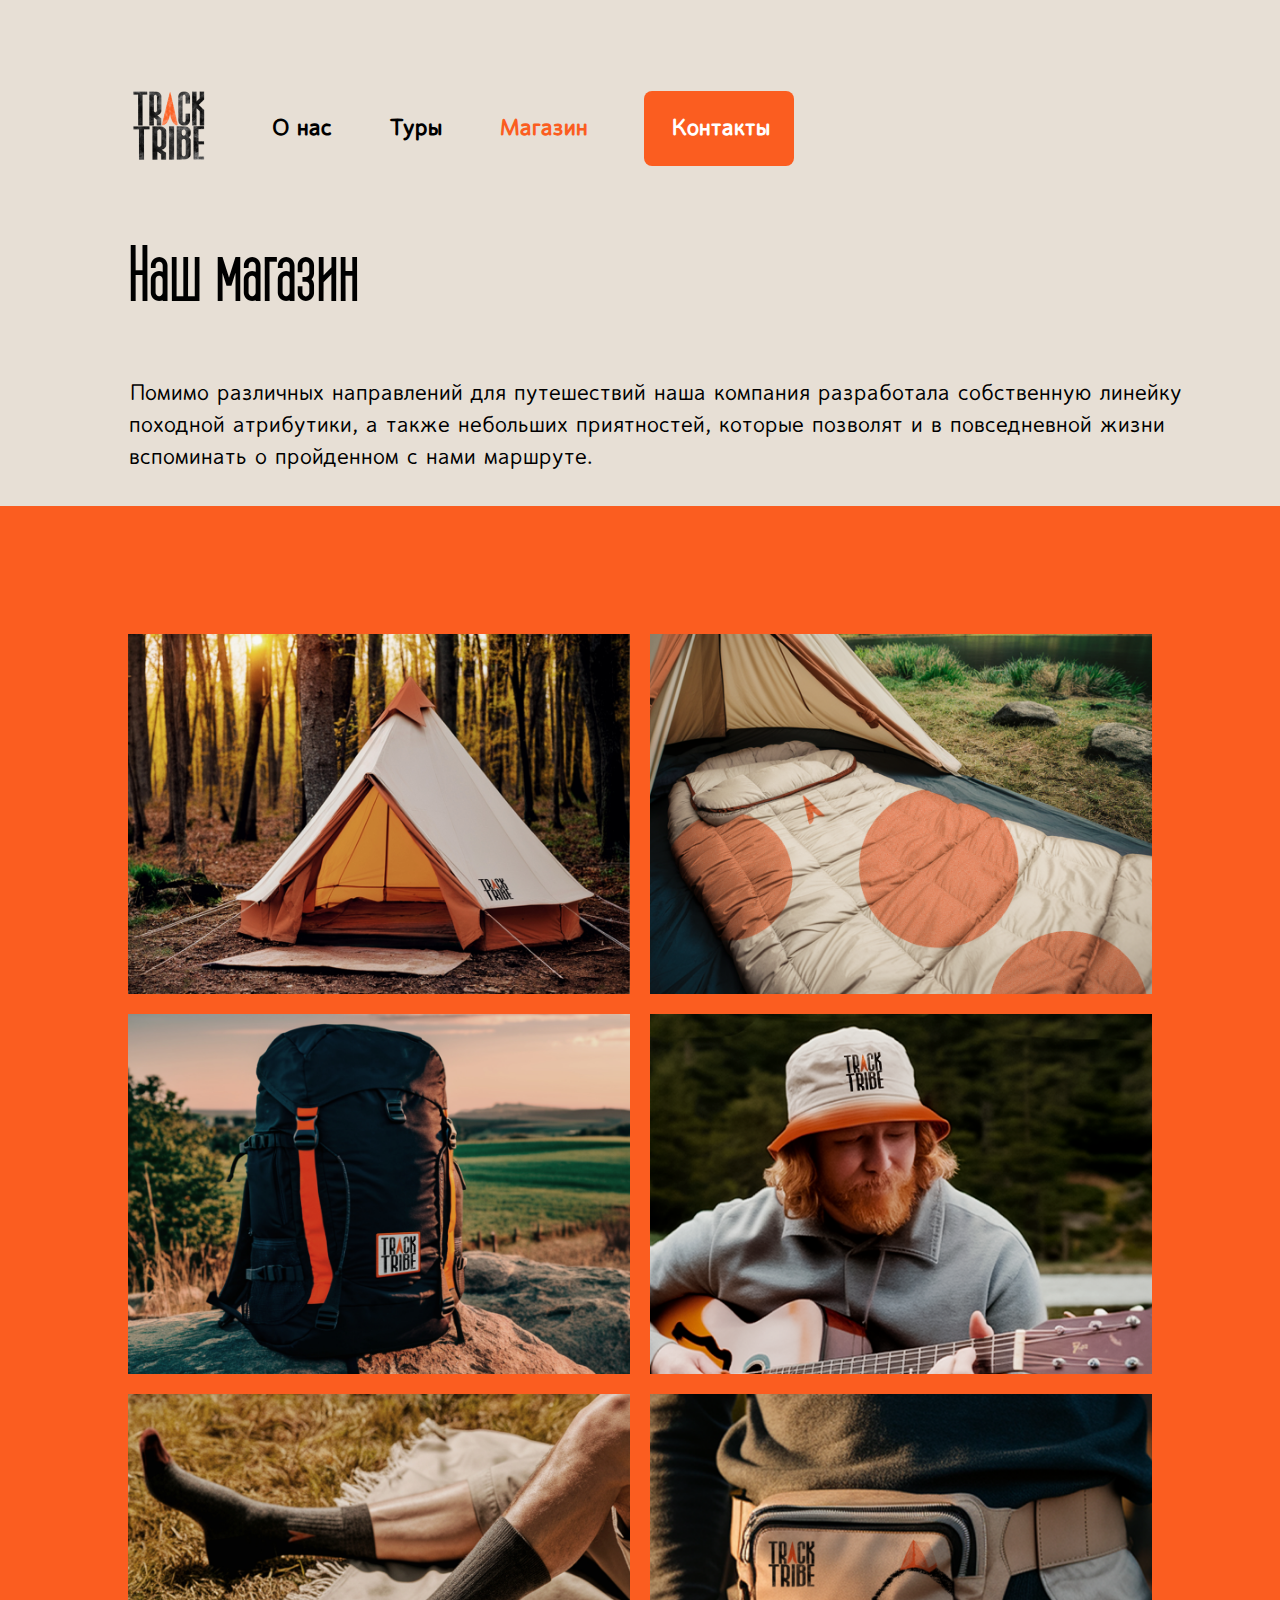
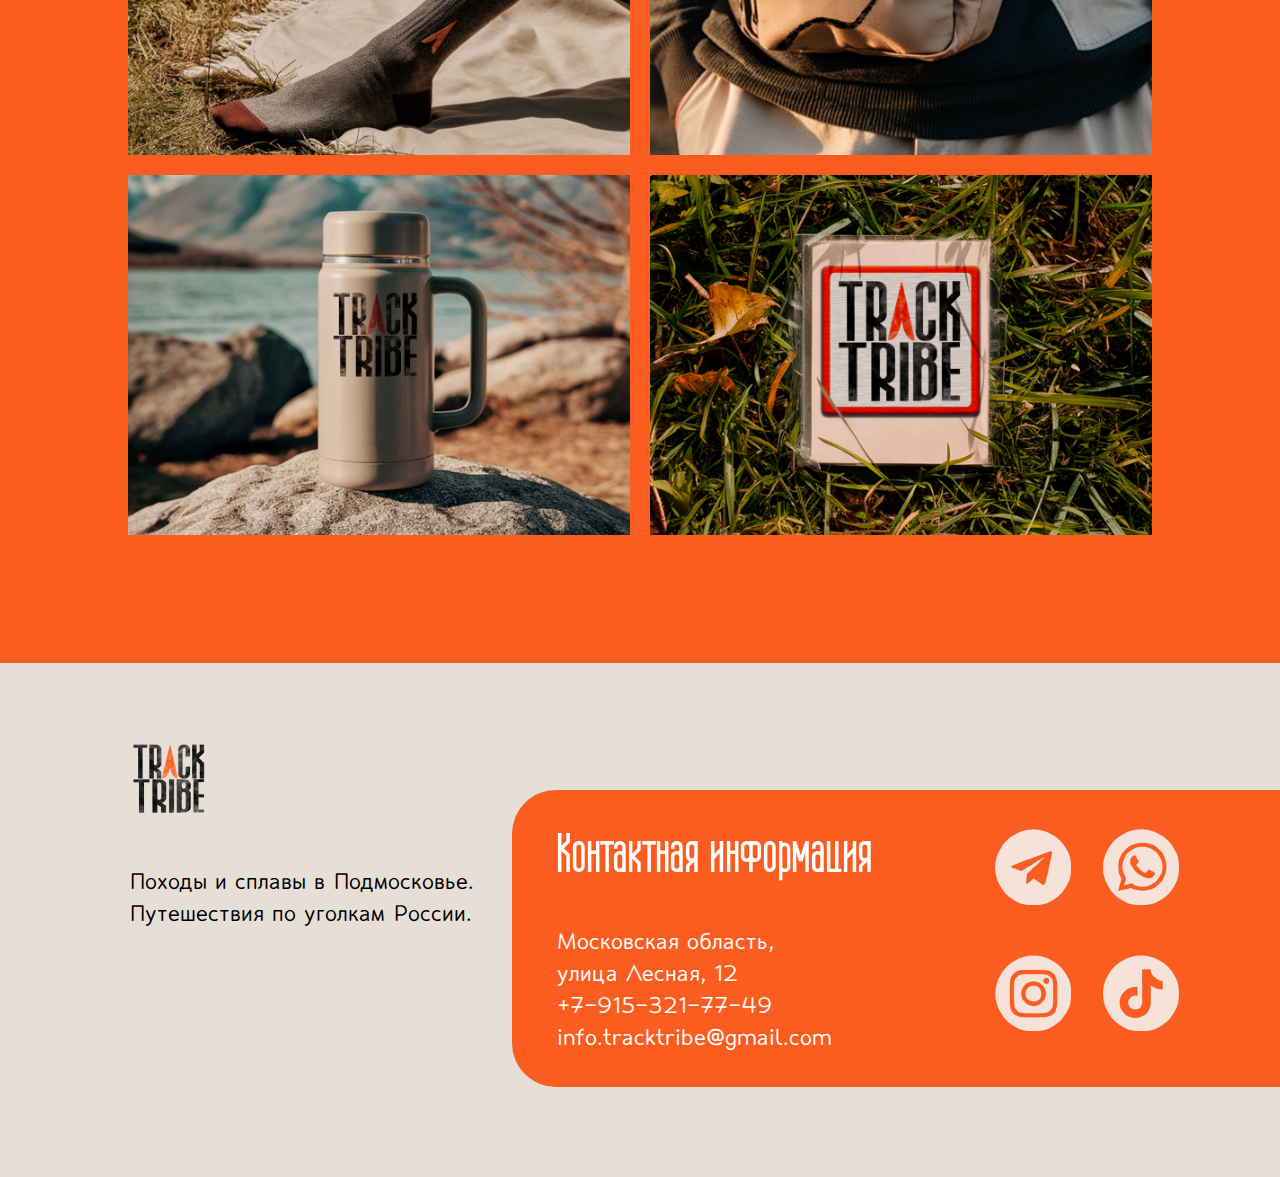
==== shop.html @ 7031677d "Uploaded to Github" ====
<!DOCTYPE html>
<html lang="en">
<head>
    <meta charset="UTF-8">
    <meta name="viewport" content="width=device-width, initial-scale=1.0">
    <title>Document</title>
    <link rel="stylesheet" href="style/style.css">
</head>
<body>
    <div class="header">
        <a href="index.html"><img src="img/logo.png"></a>
        <a href="about.html"><h1>О нас</h1></a>
        <a href="tours.html"><h1>Туры</h1></a>
        <a href="" class="active"><h1>Магазин</h1></a>
        <a href="#contacts" class="contacts"><h1>Контакты</h1></a>
    </div>
    <div class="hero">
        <h1>Наш магазин</h1>
        <p>Помимо различных направлений для путешествий наша компания разработала собственную линейку <br>
            походной атрибутики, а также небольших приятностей, которые позволят и в повседневной жизни <br>
            вспоминать о пройденном с нами маршруте.</p>
    </div>
    <div class="shadow" id="shadow"></div>

    <div class="shop-card" id="palatka">
        <img src="img/cross.png" alt="" class="close" onclick="cls('palatka')">
        <img src="img/wap.png" alt="" class="disk">
        <img src="img/wap.png" alt="" class="disk1">
        <img src="img/111.png" alt="">
        <div class="desc">
            <h1>Палатка</h1>
            <p>Ультралегкая двухместная всесезонная<br>
                палатка с проклеенными швами<br>
                на несущем каркасе.</p>
            <ul>
                <li>Вес:  2,7/3,2 кг</li>
                <li>Вход спального отделения продублирован москитной сеткой</li>
                <li>Увеличенный тамбур, два вентиляционных клапана</li>
                <li>Идеальна для туристических походов в весеннее, летнее и осеннее время</li>
            </ul>
        </div>
    </div>

    <div class="shop-card" id="meshok">
        <img src="img/cross.png" alt="" class="close" onclick="cls('meshok')">
        <img src="img/wap.png" alt="" class="disk">
        <img src="img/wap.png" alt="" class="disk1">
        <img src="img/112.png" alt="">
        <div class="desc">
            <h1>Спальный мешок</h1>
            <p>Практичный 3-сезонный спальник-одеяло пригодится для отдыха на природе. Модель рекомендована для использования при температуре от +20 до +10 °С.
                Форма кокон
                Бесшовная конструкция
                Двухсторонняя молния предотвращает заедание
                Карман для ценных вещей</p>
            <ul>
                <li>Форма кокон</li>
                <li>Бесшовная конструкция</li>
                <li>Двухсторонняя молния предотвращает заедание</li>
                <li>Карман для ценных вещей</li>
            </ul>
        </div>
    </div>

    <div class="shop-card" id="backpack">
        <img src="img/cross.png" alt="" class="close" onclick="cls('backpack')">
        <img src="img/wap.png" alt="" class="disk">
        <img src="img/wap.png" alt="" class="disk1">
        <img src="img/113.png" alt="">
        <div class="desc">
            <h1>Рюкзак</h1>
            <p>Лёгкий треккинговый рюкзак для многодневных походов и треккинга из лёгкой и прочной ткани нейлон с усиленным дном.</p>
            <ul>
                <li>Регулируемые плечевые лямки из пеноматериала EVA</li>
                <li>Высота спинки 60 см.</li>
                <li>Грузоподъемность 15-25 кг</li>
                <li>Объем: 64 л.</li>
                <li>Вес: 1,99 кг</li>
            </ul>
        </div>
    </div>

    <div class="shop-card" id="panama">
        <img src="img/cross.png" alt="" class="close" onclick="cls('panama')">
        <img src="img/wap.png" alt="" class="disk">
        <img src="img/wap.png" alt="" class="disk1">
        <img src="img/114.png" alt="">
        <div class="desc">
            <h1>Панама</h1>
            <p>Панама - это надежное и стильное решение для защиты головы от солнца и комфорта во время активного отдыха на свежем воздухе.
                Панама выполнена из прочного материала, который обеспечивает защиту от УФ-лучей и высокую износостойкость.</p>
        </div>
    </div>

    <div class="shop-card" id="socks">
        <img src="img/cross.png" alt="" class="close" onclick="cls('socks')">
        <img src="img/wap.png" alt="" class="disk">
        <img src="img/wap.png" alt="" class="disk1">
        <img src="img/115.png" alt="">
        <div class="desc">
            <h1>Носки</h1>
            <p>Облегченные трекинговые носки повышенной износостойкости с большим содержанием полиамида, адаптированные для использования с тактической обувью.</p>
            <ul>
                <li>Оптимальная длина под ботинки с высоким берцем</li>
                <li>Повышенная износостойкость</li>
                <li>Увеличенный тамбур, два вентиляционных клапана</li>
                <li>Зона с  содержанием эластичного материала не позволяет носку сползать и собираться в складки</li>
            </ul>
        </div>
    </div>

    <div class="shop-card" id="bag">
        <img src="img/cross.png" alt="" class="close" onclick="cls('bag')">
        <img src="img/wap.png" alt="" class="disk">
        <img src="img/wap.png" alt="" class="disk1">
        <img src="img/116.png" alt="">
        <div class="desc">
            <h1>Сумка поясная</h1>
            <p>Компактная поясная сумка для постоянного повседневного ношения.<br>
                палатка с проклеенными швами<br>
                на несущем каркасе.</p>
            <ul>
                <li>Основное отделение объемное, с полукруглым клапаном на молнии сверху</li>
                <li>Внутри основного отделения карман на молнии и карабин-крючок для подвеса мелочей</li>
                <li>Увеличенный тамбур, два вентиляционных клапана</li>
                <li>Передний плоский карман на молнии для мелочей</li>
            </ul>
        </div>
    </div>

    <div class="shop-card" id="thermos">
        <img src="img/cross.png" alt="" class="close" onclick="cls('thermos')">
        <img src="img/wap.png" alt="" class="disk">
        <img src="img/wap.png" alt="" class="disk1">
        <img src="img/117.png" alt="">
        <div class="desc">
            <h1>Термос</h1>
            <p>Небьющийся термос для еды и  напитков.<br>
                палатка с проклеенными швами<br>
                на несущем каркасе.</p>
            <ul>
                <li>Специальная нержавеющая сталь тип 304 18/8</li>
                <li>Объём:  1800 мл</li>
                <li>Металл:  967 г</li>
                <li>Размер:  11,5×35 см</li>
            </ul>
        </div>
    </div>

    <div class="shop-card" id="patch">
        <img src="img/cross.png" alt="" class="close" onclick="cls('patch')">
        <img src="img/wap.png" alt="" class="disk">
        <img src="img/wap.png" alt="" class="disk1">
        <img src="img/118.png" alt="">
        <div class="desc">
            <h1>Нашивка</h1>
            <p>Нашивка изготавливается на прочной износостойкой ткани габардин для украшения и персонализации ваших вещей.</p>
            <ul>
                <li>Размер: 90х75 мм</li>
            </ul>
        </div>
    </div>


    <div class="sec2">
        <div class="highlight1">
            <img onclick="opn('palatka')" src="img/111.png">
            <img onclick="opn('meshok')" src="img/112.png">
            <img onclick="opn('backpack')" src="img/113.png">
            <img onclick="opn('panama')" src="img/114.png">
            <img onclick="opn('socks')" src="img/115.png">
            <img onclick="opn('bag')" src="img/116.png">
            <img onclick="opn('thermos')" src="img/117.png">
            <img onclick="opn('patch')" src="img/118.png">
        </div>
    </div>
    
    <div class="footer" id="contacts">
        <div class="legend">
            <a href="#"><img src="img/logo.png"></a>
            <p>Походы и сплавы в Подмосковье.<br>
                Путешествия по уголкам России.</p>
        </div>
        <div class="wrapper">
            <div class="contact-info">
                <h1>Контактная информация</h1>
                <p>Московская область,<br>
                    улица Лесная, 12 <br>
                    +7-915-321-77-49<br>
                    info.tracktribe@gmail.com</p>
            </div>
            <div class="social-media">
                <a href="https://t.me/prpl_mn" target="_blank"><img src="img/tg.png"></a>
                <a href="https://t.me/prpl_mn" target="_blank"><img src="img/wtsp.png"></a>
                <a href="https://t.me/prpl_mn" target="_blank"><img src="img/inst.png"></a>
                <a href="https://t.me/prpl_mn" target="_blank"><img src="img/tt.png"></a>
            </div>
        </div>
    </div>
</body>

<script>

    function cls(idx){
    document.getElementById(idx).style.opacity = "0";
    document.getElementById(idx).style.visibility = "hidden";
    document.getElementById('shadow').style.opacity = "0";
    document.getElementById('shadow').style.visibility = "hidden";
    }

    function opn(idx){
    document.getElementById(idx).style.visibility = "visible";
    document.getElementById(idx).style.opacity = "100%";
    document.getElementById('shadow').style.visibility = "visible";
    document.getElementById('shadow').style.opacity = "0.5";
    }

</script>
</html>
---- style/style.css ----
@font-face {
    font-family: klukva;
    src: url(../fonts/Klukva_version_01.otf) format("opentype");
}

@font-face {
    font-family: nevduplnenysh;
    src: url(../fonts/Nevduplenysh-Regular.otf) format("opentype");
}

body{
    background-color: #E7DFD5;
    margin: 0;
}

.header{
    display: flex;
    flex-direction: row;
    align-items: center;
    font-family: klukva;
    gap: 5%;
    font-size: 1rem;
    font-weight: 400;
    padding-left: 10%;
    padding-top: 74px;
}

.header a{
    text-decoration: none;
    color: black;
    transition: 0.3s;
}

.contacts{
    background-color: #FB5D20;
    width: 150px;
    display: flex;
    justify-content: center;
    border-radius: 8px;
    color: white;
}

.contacts h1{
    color: white;
}

a:hover{
    color: #FB5D20;
    transition: 0.3s;
}

.active h1{
    color: #FB5D20;
}

.hero{
    margin: 0;
    font-family: klukva;
}

.hero h1{
    margin-left: 10%;
    font-family: nevduplnenysh;
    font-size: 5rem;
    font-weight: 100;
}

.hero p{
    margin-left: 10%;
    font-size: 2rem;
}

.hero img{
    margin: 0;
    width: 100%;
}

.sec1{
    background-color: #FB5D20;
}


.heading-text
{
    font-family: nevduplnenysh;
    font-size: 5rem;
    font-weight: 100;
    color: white;
    padding-top: 5%;
    margin-left: 10%;
}

.cards{
    display: flex;
    flex-direction: row;
    margin-left: 10%;
    margin-right: 10%;
    gap: 2%;
}

.card{
    position: relative;
    width: 33%;
    height: min-content;
}

.card h1{
    font-family: nevduplnenysh;
    font-size: 3.5rem;
    font-weight: 100;
    background-color: #FB5D20;
    color: white;
    border-radius: 0 18px 18px 0;
    height: 83px;
    width: 50%;
    display: flex;
    justify-content: center;
    align-items: center;
    position: absolute;
    top: 100px;
    left: 0;
    z-index: 500;
}

.card img{
    filter: saturate(1);
    width: 100%;
    height: 80%;
    padding-bottom: 80px;
    transition: 0.7s ease-in-out;
}

.card img:hover{
    /* filter: brightness(0.7); */
    filter: saturate(0);
    transition: 0.7s ease-in-out;
}

.heading-text1
{
    font-family: nevduplnenysh;
    font-size: 5rem;
    font-weight: 100;
    color: black;
    padding-top: 5%;
    margin-left: 10%;
}

.highlight{
    padding: 5% 10% 5% 10%;
    display: grid;
    grid-template-columns: auto auto auto auto;
    gap: 20px;
    background-color: #FB5D20;
}

.highlight img{
    width: 100%;
    filter: saturate(0);
    transition: 0.7s;
}

.highlight img:hover{
    transition: 0.7s;
    filter: saturate(1);
}

.footer{
    position: relative;
    height: 400px;
    padding-bottom: 50px;
}

.legend{
    margin-left: 10%;
    margin-top: 5%;
}

.legend p{
    font-family: klukva;
    font-size: 2rem;
    color: black;
}

.wrapper{
    position: absolute;
    display: grid;
    grid-template-columns: auto auto;
    background-color: #FB5D20;
    border-radius: 44px 0 0 44px;
    right: 0;
    bottom: 20%;
    width: 60%;
}

.contact-info h1{
    margin-left: 10%;
    font-family: nevduplnenysh;
    font-size: 3.5rem;
    font-weight: 100;
    color: white;
}

.contact-info p{
    margin-left: 10%;
    font-family: klukva;
    font-size: 2rem;
    color: white;
}

.social-media{
    margin: 10%;
    width: 25%;
    display: grid;
    grid-template-columns: auto auto;
    gap: 20px;
}

.social-media a{
    width: min-content;
}

.highlight1{
    padding: 10%;
    display: grid;
    grid-template-columns: auto auto;
    grid-template-rows: auto auto;
    grid-auto-flow: row;
    gap: 20px;
    background-color: #FB5D20;
}

.highlight1 img{
    width: 100%;
    cursor: pointer;
}

.video{
    width: 100%;
    min-height: 70vh;
    padding-bottom: 5%;
}

.highlight2{
    padding: 5% 10% 5% 10%;
    display: grid;
    grid-template-columns: auto auto auto;
    gap: 20px;
    background-color: #FB5D20;
}

.highlight2 img{
    width: 100%;
}

.img-card{
    position: relative;
    --opacity: 0;
}

.img-card:hover{
    --opacity: 1;
}

.img-card h1{
    position: absolute;
    top: calc(50% - 34px);
    font-family: nevduplnenysh;
    font-size: 3.5rem;
    font-weight: 100;
    color: white;
    margin: 0;
    background-color: rgba(251, 93, 32, 0.7);
    width: 100%;
    display: flex;
    justify-content: center;
    opacity: var(--opacity);
    cursor: default;
    transition: 0.5s;
}

.shop-card{
    background-color: #E7DFD5;
    position: fixed;
    width: 90%;
    height: 80%;
    margin-left: 5%;
    top: 10%;
    display: flex;
    flex-direction: row;
    overflow: hidden;
    transition: 0.35s;
    visibility: hidden;
    gap: 30px;
}

.shop-card img{
    margin: 2.5%;
}

.shadow{
    top: 0;
    height: 100%;
    width: 100%;
    position: fixed;
    background-color: #303030;
    opacity: 0.5;
    visibility: hidden;

}

.close{
    width: 40px;
    height: 40px;
    position: absolute;
    right: 18px;
    top: 18px;
    z-index: 0;
    cursor: pointer;
}

.disk{
    position: absolute;
    right: -20%;
    bottom: 50%;
    z-index: -1;
}

.disk1{
    position: absolute;
    right: 25%;
    bottom: -50%;
    z-index: -1;
}


.desc{
    width: 550px;
    margin: 0;
    font-family: klukva;
}

.desc h1{
    margin-left: 10%;
    font-family: nevduplnenysh;
    font-size: 5rem;
    font-weight: 100;
}

.desc p{
    margin-left: 10%;
    font-size: 2rem;
}

.desc ul{
    list-style-position: inside;
    margin-left: 10%;
    font-size: 2rem;
    padding: 0;
}
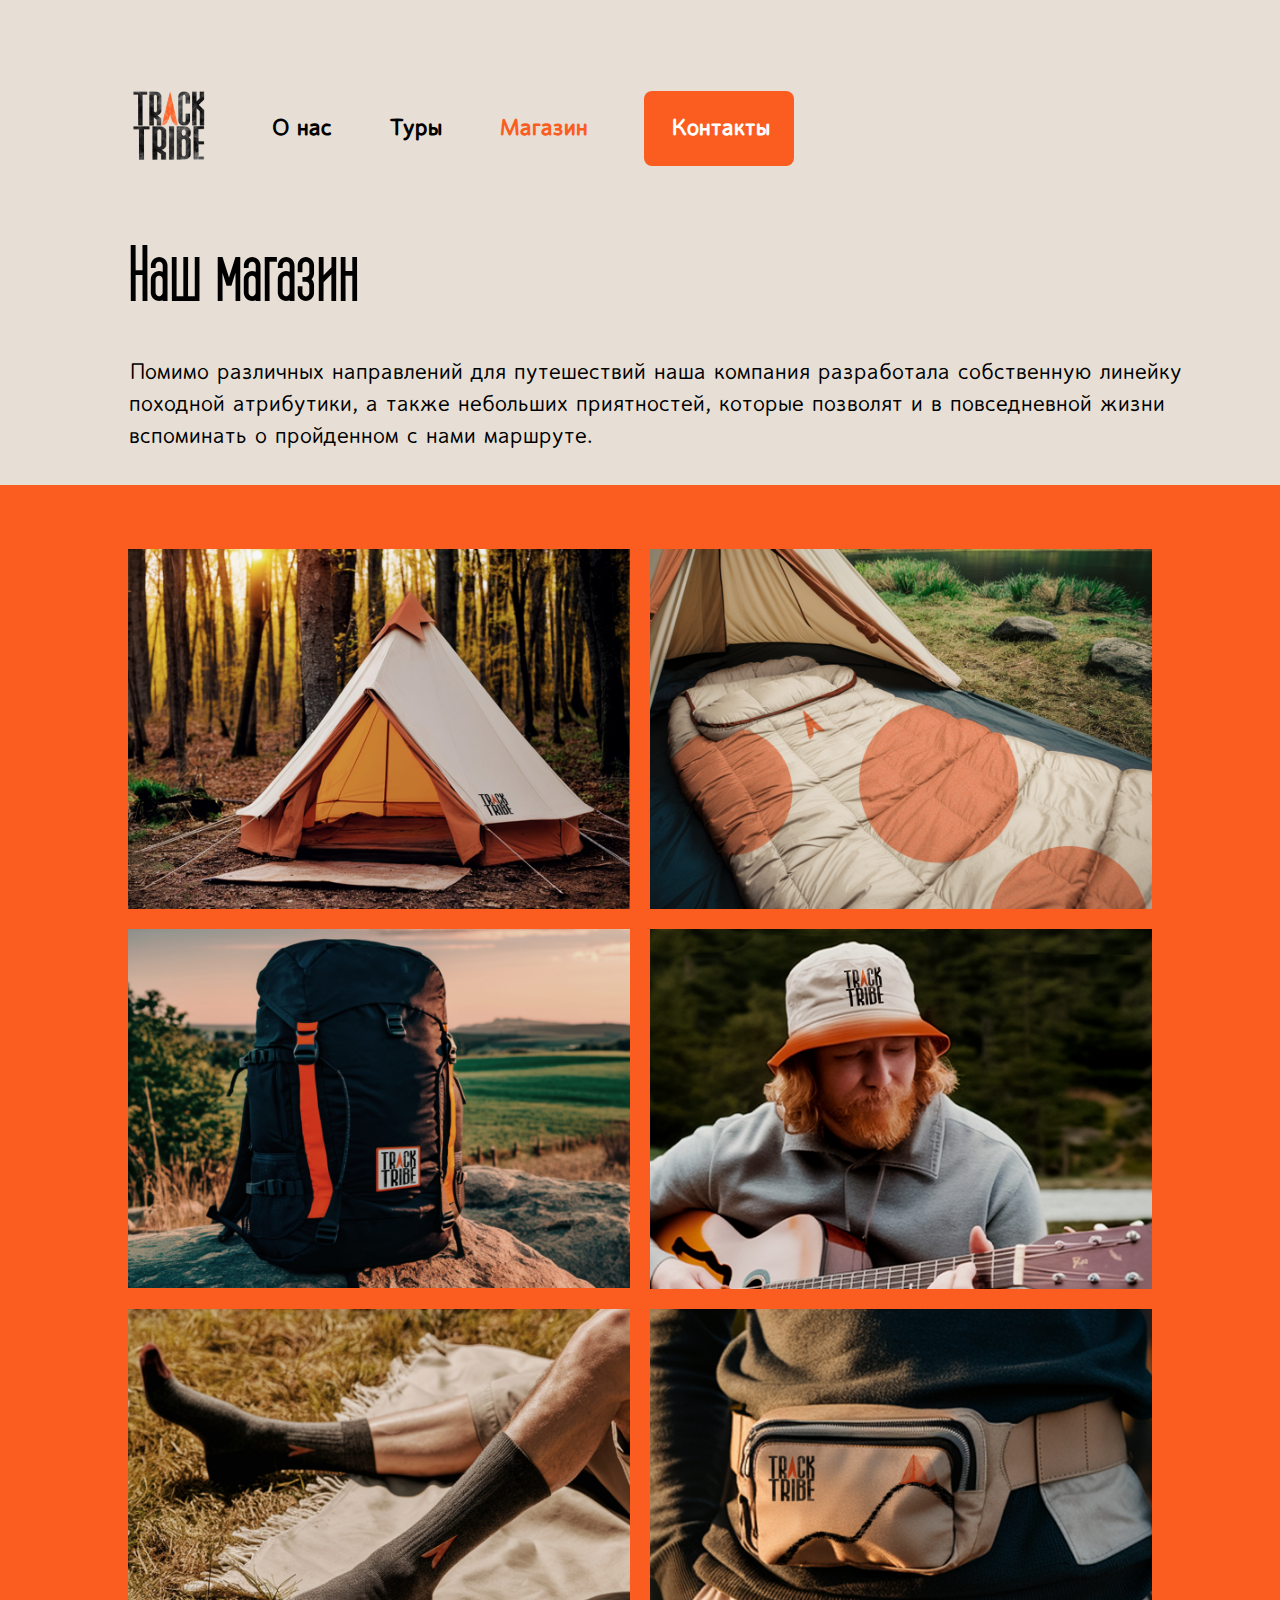
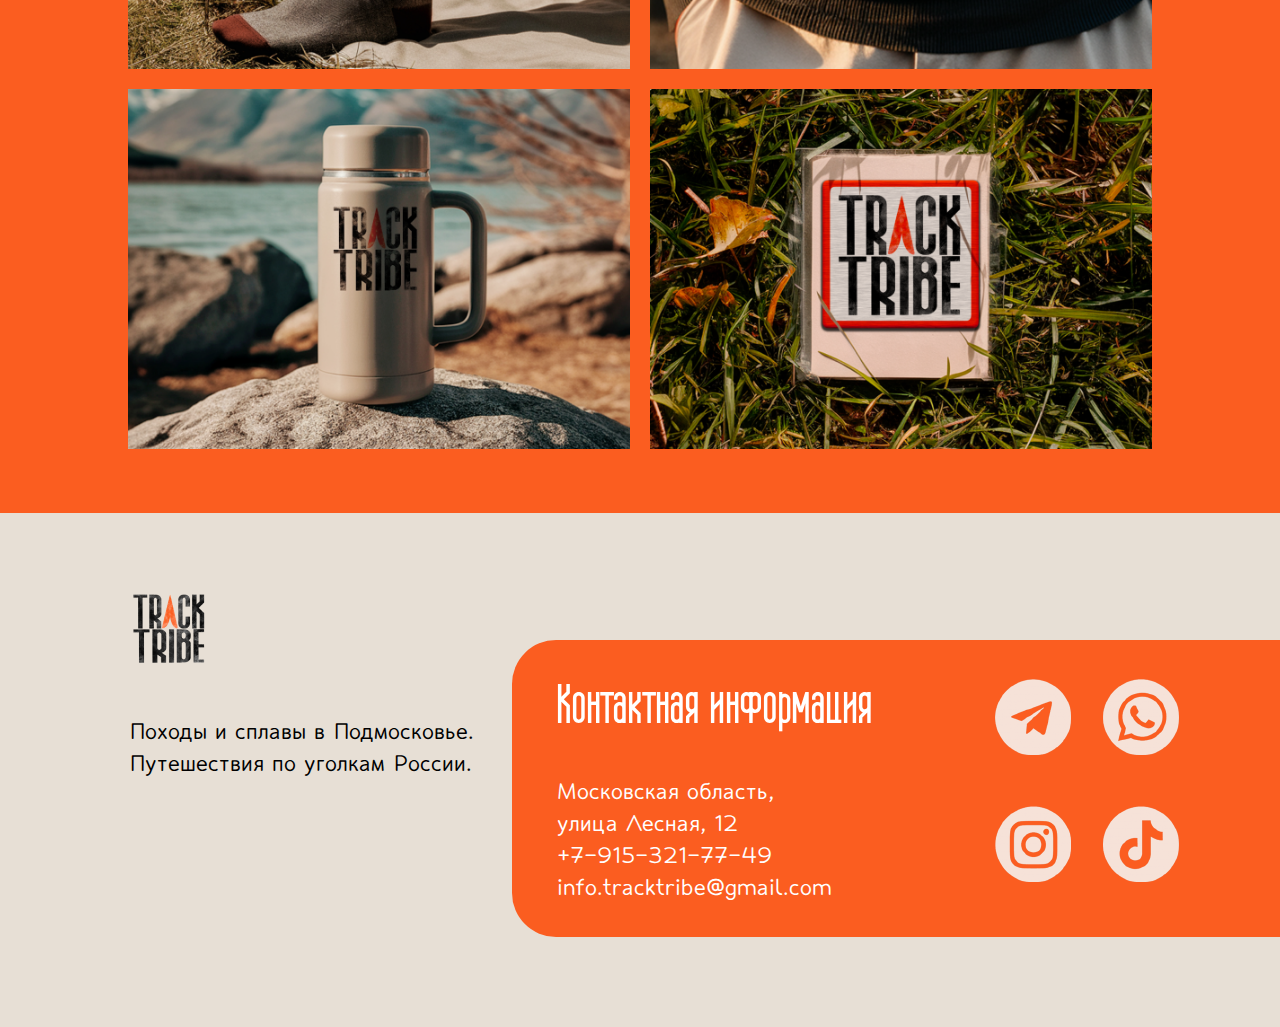
==== commit 15c62638: "Fixed minor design issues" ====
--- a/shop.html
+++ b/shop.html
@@ -34,9 +34,8 @@
                 на несущем каркасе.</p>
             <ul>
                 <li>Вес:  2,7/3,2 кг</li>
-                <li>Вход спального отделения продублирован москитной сеткой</li>
-                <li>Увеличенный тамбур, два вентиляционных клапана</li>
-                <li>Идеальна для туристических походов в весеннее, летнее и осеннее время</li>
+                <li>Есть москитная сетка</li>
+                <li>Увеличенный тамбур</li>
             </ul>
         </div>
     </div>
@@ -48,15 +47,11 @@
         <img src="img/112.png" alt="">
         <div class="desc">
             <h1>Спальный мешок</h1>
-            <p>Практичный 3-сезонный спальник-одеяло пригодится для отдыха на природе. Модель рекомендована для использования при температуре от +20 до +10 °С.
-                Форма кокон
-                Бесшовная конструкция
-                Двухсторонняя молния предотвращает заедание
-                Карман для ценных вещей</p>
+            <p>Практичный 3-сезонный спальник-одеяло пригодится для отдыха на природе. Модель рекомендована для использования при температуре от +20 до +10 °С.</p>
             <ul>
                 <li>Форма кокон</li>
                 <li>Бесшовная конструкция</li>
-                <li>Двухсторонняя молния предотвращает заедание</li>
+                <li>Двухсторонняя молния</li>
                 <li>Карман для ценных вещей</li>
             </ul>
         </div>
@@ -71,7 +66,7 @@
             <h1>Рюкзак</h1>
             <p>Лёгкий треккинговый рюкзак для многодневных походов и треккинга из лёгкой и прочной ткани нейлон с усиленным дном.</p>
             <ul>
-                <li>Регулируемые плечевые лямки из пеноматериала EVA</li>
+                <li>Регулируемые плечевые лямки</li>
                 <li>Высота спинки 60 см.</li>
                 <li>Грузоподъемность 15-25 кг</li>
                 <li>Объем: 64 л.</li>
@@ -101,10 +96,9 @@
             <h1>Носки</h1>
             <p>Облегченные трекинговые носки повышенной износостойкости с большим содержанием полиамида, адаптированные для использования с тактической обувью.</p>
             <ul>
-                <li>Оптимальная длина под ботинки с высоким берцем</li>
-                <li>Повышенная износостойкость</li>
-                <li>Увеличенный тамбур, два вентиляционных клапана</li>
-                <li>Зона с  содержанием эластичного материала не позволяет носку сползать и собираться в складки</li>
+                <li>Оптимальная длина</li>
+                <li>Для тактической обуви</li>
+                <li>Зона с содержанием эластичного материала не позволяет носку сползать и собираться в складки</li>
             </ul>
         </div>
     </div>
@@ -120,8 +114,8 @@
                 палатка с проклеенными швами<br>
                 на несущем каркасе.</p>
             <ul>
-                <li>Основное отделение объемное, с полукруглым клапаном на молнии сверху</li>
-                <li>Внутри основного отделения карман на молнии и карабин-крючок для подвеса мелочей</li>
+                <li>Объемное основное отделение</li>
+                <li>Внутри карабин-крючок</li>
                 <li>Увеличенный тамбур, два вентиляционных клапана</li>
                 <li>Передний плоский карман на молнии для мелочей</li>
             </ul>
@@ -139,7 +133,7 @@
                 палатка с проклеенными швами<br>
                 на несущем каркасе.</p>
             <ul>
-                <li>Специальная нержавеющая сталь тип 304 18/8</li>
+                <li>Специальная нержавеющая сталь</li>
                 <li>Объём:  1800 мл</li>
                 <li>Металл:  967 г</li>
                 <li>Размер:  11,5×35 см</li>
--- a/style/style.css
+++ b/style/style.css
@@ -63,6 +63,7 @@
     font-family: nevduplnenysh;
     font-size: 5rem;
     font-weight: 100;
+    margin-bottom: 30px;
 }
 
 .hero p{
@@ -88,6 +89,7 @@
     color: white;
     padding-top: 5%;
     margin-left: 10%;
+    margin-bottom: 0;
 }
 
 .cards{
@@ -101,7 +103,6 @@
 .card{
     position: relative;
     width: 33%;
-    height: min-content;
 }
 
 .card h1{
@@ -125,7 +126,7 @@
 .card img{
     filter: saturate(1);
     width: 100%;
-    height: 80%;
+    height: 800px;
     padding-bottom: 80px;
     transition: 0.7s ease-in-out;
 }
@@ -221,7 +222,7 @@
 }
 
 .highlight1{
-    padding: 10%;
+    padding: 5% 10% 5% 10%;
     display: grid;
     grid-template-columns: auto auto;
     grid-template-rows: auto auto;
@@ -235,6 +236,10 @@
     cursor: pointer;
 }
 
+.highlight1 h1{
+    margin-bottom: 0;
+}
+
 .video{
     width: 100%;
     min-height: 70vh;
@@ -242,7 +247,7 @@
 }
 
 .highlight2{
-    padding: 5% 10% 5% 10%;
+    padding: 2% 10% 5% 10%;
     display: grid;
     grid-template-columns: auto auto auto;
     gap: 20px;
@@ -345,6 +350,7 @@
     font-family: nevduplnenysh;
     font-size: 5rem;
     font-weight: 100;
+    margin-bottom: 0;
 }
 
 .desc p{
